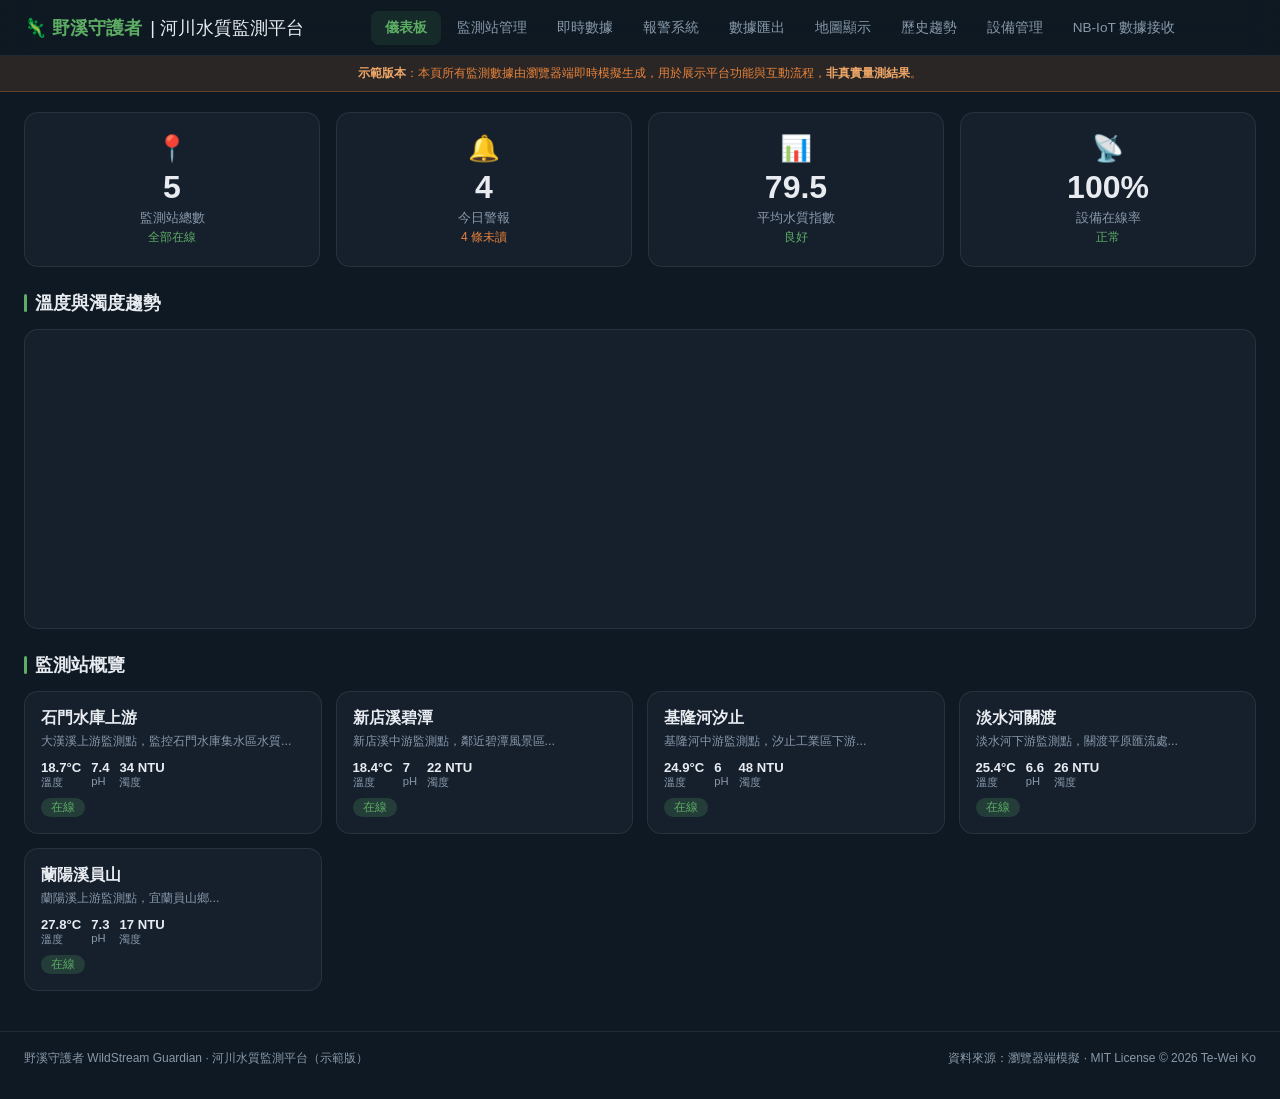
==== docs/index.html @ 693245d0 "Add static demo site for GitHub Pages with PWA support; refresh README and add MIT license" ====
<!DOCTYPE html>
<html lang="zh-Hant">
<head>
<meta charset="UTF-8">
<meta name="viewport" content="width=device-width, initial-scale=1.0">
<title>野溪守護者 — 全端河川水質監測平台</title>
<meta name="description" content="野溪守護者 WildStream Guardian：河川水質監測平台示範版，整合監測站管理、即時數據、異常警報、地圖定位、歷史趨勢與 CSV 資料匯出。">
<meta name="theme-color" content="#0F1923">
<link rel="manifest" href="manifest.json">
<link rel="icon" href="icons/favicon-32.png" sizes="32x32">
<link rel="apple-touch-icon" href="icons/apple-touch-icon.png">
<link rel="stylesheet" href="vendor/leaflet.css" />
<script src="vendor/leaflet.js"></script>
<script src="vendor/chart.umd.min.js"></script>
<style>
:root {
  --river-blue: #1A6B5A; --stream-blue: #3A9BD5; --eco-green: #5DAD65;
  --alert-orange: #E8833A; --bg-deep: #0F1923; --card-bg: #1A2332;
  --text-primary: #E8ECF1; --text-secondary: #8899AA; --border: rgba(255,255,255,0.08);
  --card-radius: 14px; --glass-blur: 12px;
}
* { margin: 0; padding: 0; box-sizing: border-box; }
body { font-family: "PingFang TC", "Helvetica Neue", "Microsoft JhengHei", sans-serif; background: var(--bg-deep); color: var(--text-primary); min-height: 100vh; }
.glass { background: rgba(26,35,50,0.75); backdrop-filter: blur(var(--glass-blur)); -webkit-backdrop-filter: blur(var(--glass-blur)); border: 1px solid var(--border); border-radius: var(--card-radius); }
/* Navbar */
.navbar { background: rgba(15,25,35,0.92); backdrop-filter: blur(16px); border-bottom: 1px solid var(--border); padding: 0 24px; display: flex; align-items: center; height: 56px; position: sticky; top: 0; z-index: 1000; }
.navbar .logo { font-size: 1.15rem; font-weight: 700; color: var(--eco-green); display: flex; align-items: center; gap: 8px; }
.navbar .logo span { color: var(--text-primary); font-weight: 400; }
.tab-nav { display: flex; flex: 1; justify-content: center; gap: 2px; overflow-x: auto; }
.tab-btn { background: transparent; border: none; color: var(--text-secondary); padding: 8px 14px; cursor: pointer; border-radius: 8px; font-size: 0.85rem; font-family: inherit; white-space: nowrap; transition: all 0.2s; }
.tab-btn:hover { color: var(--text-primary); background: rgba(255,255,255,0.05); }
.tab-btn.active { color: var(--eco-green); background: rgba(93,173,101,0.12); font-weight: 600; }
/* Content */
.content { max-width: 1400px; margin: 0 auto; padding: 20px 24px 40px; }
.tab-panel { display: none; animation: fadeIn 0.3s ease; }
.tab-panel.active { display: block; }
@keyframes fadeIn { from { opacity: 0; transform: translateY(6px); } to { opacity: 1; transform: translateY(0); } }
/* KPI Cards */
.kpi-grid { display: grid; grid-template-columns: repeat(4,1fr); gap: 16px; margin-bottom: 24px; }
.kpi-card { padding: 20px; text-align: center; }
.kpi-card .icon { font-size: 1.6rem; margin-bottom: 6px; }
.kpi-card .value { font-size: 2rem; font-weight: 700; }
.kpi-card .label { font-size: 0.8rem; color: var(--text-secondary); margin-top: 4px; }
.kpi-card .change { font-size: 0.75rem; margin-top: 2px; }
.chart-container { position: relative; height: 300px; margin-bottom: 24px; }
.chart-container canvas { width: 100% !important; }
/* Site Cards */
.site-grid { display: grid; grid-template-columns: repeat(auto-fill, minmax(240px,1fr)); gap: 14px; }
.site-card { padding: 16px; cursor: default; transition: transform 0.15s; }
.site-card:hover { transform: translateY(-2px); }
.site-card .site-name { font-weight: 600; font-size: 1rem; margin-bottom: 4px; }
.site-card .site-loc { font-size: 0.78rem; color: var(--text-secondary); margin-bottom: 10px; }
.site-card .site-metrics { display: flex; flex-wrap: wrap; gap: 10px; font-size: 0.82rem; }
.site-card .metric { display: flex; flex-direction: column; }
.site-card .metric .mval { font-weight: 600; }
.site-card .metric .mlbl { font-size: 0.7rem; color: var(--text-secondary); }
.site-card .status { display: inline-block; padding: 2px 10px; border-radius: 12px; font-size: 0.72rem; margin-top: 8px; }
.status.online { background: rgba(93,173,101,0.2); color: var(--eco-green); }
.status.offline { background: rgba(232,131,58,0.2); color: var(--alert-orange); }
/* Tables */
.data-table { width: 100%; border-collapse: collapse; font-size: 0.85rem; }
.data-table th { text-align: left; padding: 10px 12px; border-bottom: 1px solid var(--border); color: var(--text-secondary); font-weight: 500; font-size: 0.78rem; text-transform: uppercase; }
.data-table td { padding: 10px 12px; border-bottom: 1px solid rgba(255,255,255,0.04); }
.data-table tr:hover td { background: rgba(255,255,255,0.02); }
.btn { padding: 7px 16px; border-radius: 8px; border: none; cursor: pointer; font-family: inherit; font-size: 0.82rem; transition: all 0.15s; }
.btn-primary { background: var(--river-blue); color: #fff; }
.btn-primary:hover { background: #1F7D6A; }
.btn-sm { padding: 4px 10px; font-size: 0.75rem; border-radius: 6px; }
.btn-outline { background: transparent; border: 1px solid var(--border); color: var(--text-primary); }
.btn-outline:hover { background: rgba(255,255,255,0.05); }
.btn-danger { background: #C0392B; color: #fff; }
.btn-success { background: var(--eco-green); color: #fff; }
/* Modal */
.modal-overlay { display: none; position: fixed; top: 0; left: 0; width: 100%; height: 100%; background: rgba(0,0,0,0.6); z-index: 2000; align-items: center; justify-content: center; }
.modal-overlay.show { display: flex; }
.modal { background: #1A2332; border: 1px solid var(--border); border-radius: 16px; padding: 24px; width: 90%; max-width: 520px; }
.modal h3 { margin-bottom: 16px; }
.form-group { margin-bottom: 14px; }
.form-group label { display: block; font-size: 0.8rem; color: var(--text-secondary); margin-bottom: 4px; }
.form-group input, .form-group textarea, .form-group select { width: 100%; padding: 8px 12px; border-radius: 8px; border: 1px solid var(--border); background: var(--bg-deep); color: var(--text-primary); font-family: inherit; font-size: 0.85rem; }
.form-group textarea { resize: vertical; min-height: 60px; }
.modal-actions { display: flex; gap: 10px; justify-content: flex-end; margin-top: 20px; }
/* Alert */
.alert-dot { width: 8px; height: 8px; border-radius: 50%; display: inline-block; margin-right: 6px; }
.alert-dot.unread { background: #E74C3C; }
.alert-dot.read { background: var(--text-secondary); }
.badge { display: inline-block; padding: 2px 8px; border-radius: 6px; font-size: 0.72rem; font-weight: 600; }
.badge-pollution { background: rgba(231,76,60,0.2); color: #E74C3C; }
.badge-abnormal_ph { background: rgba(232,131,58,0.2); color: var(--alert-orange); }
.badge-low_battery { background: rgba(241,196,15,0.2); color: #F1C40F; }
/* Filter bar */
.filter-bar { display: flex; gap: 10px; margin-bottom: 16px; align-items: center; flex-wrap: wrap; }
.filter-bar select, .filter-bar input { padding: 6px 12px; border-radius: 8px; border: 1px solid var(--border); background: var(--bg-deep); color: var(--text-primary); font-family: inherit; font-size: 0.82rem; }
/* Map */
.map-container { height: 600px; border-radius: var(--card-radius); overflow: hidden; border: 1px solid var(--border); }
.map-container .leaflet-popup-content-wrapper { background: #1A2332; color: var(--text-primary); font-family: inherit; }
.map-container .leaflet-popup-tip { background: #1A2332; }
/* NB-IoT panel */
.payload-editor { width: 100%; min-height: 180px; background: var(--bg-deep); color: var(--eco-green); border: 1px solid var(--border); border-radius: 10px; padding: 14px; font-family: 'SF Mono','Fira Code',monospace; font-size: 0.82rem; resize: vertical; }
.log-panel { background: rgba(0,0,0,0.3); border-radius: 10px; padding: 14px; max-height: 300px; overflow-y: auto; font-family: 'SF Mono',monospace; font-size: 0.78rem; }
.log-entry { padding: 3px 0; border-bottom: 1px solid rgba(255,255,255,0.03); }
.log-entry .time { color: var(--text-secondary); margin-right: 8px; }
.log-entry.warn { color: var(--alert-orange); }
.log-entry.error { color: #E74C3C; }
/* Checkbox group */
.checkbox-group { display: flex; flex-wrap: wrap; gap: 6px 14px; }
.checkbox-group label { font-size: 0.82rem; cursor: pointer; display: flex; align-items: center; gap: 4px; }
/* Responsive */
@media (max-width: 900px) {
  .kpi-grid { grid-template-columns: repeat(2,1fr); }
  .site-grid { grid-template-columns: repeat(auto-fill, minmax(200px,1fr)); }
  .tab-nav { justify-content: flex-start; }
}
@media (max-width: 600px) {
  .kpi-grid { grid-template-columns: 1fr; }
  .navbar { padding: 0 12px; }
  .tab-btn { padding: 6px 10px; font-size: 0.78rem; }
}
/* Section title */
.section-title { font-size: 1.1rem; font-weight: 600; margin-bottom: 14px; color: var(--text-primary); display: flex; align-items: center; gap: 8px; }
.section-title::before { content: ''; width: 3px; height: 18px; background: var(--eco-green); border-radius: 2px; display: inline-block; }
/* Product cards */
.product-grid { display: grid; grid-template-columns: repeat(auto-fill, minmax(220px,1fr)); gap: 14px; }
.product-card { padding: 18px; display: flex; flex-direction: column; }
.product-card .prod-name { font-weight: 600; font-size: 0.95rem; }
.product-card .prod-desc { font-size: 0.78rem; color: var(--text-secondary); margin: 6px 0 10px; flex: 1; }
.product-card .prod-price { font-size: 1.15rem; font-weight: 700; color: var(--alert-orange); }
/* Details row */
.detail-row { background: rgba(0,0,0,0.2); }
.detail-row td { padding: 16px 20px !important; }
.detail-content { display: grid; grid-template-columns: repeat(auto-fill,minmax(180px,1fr)); gap: 10px; font-size: 0.82rem; }
/* Demo banner & footer */
.demo-banner { background: rgba(232,131,58,0.12); border-bottom: 1px solid rgba(232,131,58,0.3); color: #E8833A; font-size: 0.78rem; text-align: center; padding: 8px 16px; line-height: 1.5; }
.demo-banner b { color: #F0A868; }
.site-footer { max-width: 1400px; margin: 0 auto; padding: 18px 24px 32px; display: flex; justify-content: space-between; gap: 10px; flex-wrap: wrap; font-size: 0.75rem; color: var(--text-secondary); border-top: 1px solid var(--border); }
</style>
</head>
<body>

<!-- Navbar -->
<nav class="navbar">
  <div class="logo">&#x1F98E; 野溪守護者 <span>| 河川水質監測平台</span></div>
  <div class="tab-nav" id="tabNav">
    <button class="tab-btn active" data-tab="dashboard">儀表板</button>
    <button class="tab-btn" data-tab="stations">監測站管理</button>
    <button class="tab-btn" data-tab="realtime">即時數據</button>
    <button class="tab-btn" data-tab="alerts">報警系統</button>
    <button class="tab-btn" data-tab="export">數據匯出</button>
    <button class="tab-btn" data-tab="map">地圖顯示</button>
    <button class="tab-btn" data-tab="trends">歷史趨勢</button>
    <button class="tab-btn" data-tab="devices">設備管理</button>
    <button class="tab-btn" data-tab="nbiot">NB-IoT 數據接收</button>
  </div>
</nav>

<div class="demo-banner"><b>示範版本</b>：本頁所有監測數據由瀏覽器端即時模擬生成，用於展示平台功能與互動流程，<b>非真實量測結果</b>。</div>

<div class="content" id="contentArea"></div>

<footer class="site-footer">
  <span>野溪守護者 WildStream Guardian · 河川水質監測平台（示範版）</span>
  <span>資料來源：瀏覽器端模擬 · MIT License &copy; 2026 Te-Wei Ko</span>
</footer>

<script>
// ========== 模擬數據 ==========
const SITES = [
  {id:1, name:'石門水庫上游', lat:24.812, lng:121.246, description:'大漢溪上游監測點，監控石門水庫集水區水質'},
  {id:2, name:'新店溪碧潭', lat:24.957, lng:121.536, description:'新店溪中游監測點，鄰近碧潭風景區'},
  {id:3, name:'基隆河汐止', lat:25.066, lng:121.653, description:'基隆河中游監測點，汐止工業區下游'},
  {id:4, name:'淡水河關渡', lat:25.121, lng:121.465, description:'淡水河下游監測點，關渡平原匯流處'},
  {id:5, name:'蘭陽溪員山', lat:24.746, lng:121.725, description:'蘭陽溪上游監測點，宜蘭員山鄉'}
];

// 生成28條傳感器數據（每6小時×7天）
function generateSensorData(siteId) {
  const records = [];
  const baseDate = new Date('2026-06-21T00:00:00');
  for (let i = 0; i < 28; i++) {
    const dt = new Date(baseDate.getTime() + i * 6 * 3600 * 1000);
    let temp = 18 + Math.random() * 10;
    let ph = 6 + Math.random() * 2.5;
    let turbidity = 5 + Math.random() * 45;
    let dissolved_oxygen = 3 + Math.random() * 6;
    let conductivity = 150 + Math.random() * 450;
    let ammonia_nitrogen = 0.05 + Math.random() * 0.45;
    let total_phosphorus = 0.01 + Math.random() * 0.19;

    // 石門水庫第50-54條（即第22-26條索引，0-based: 21-25）模擬工業區污染事件
    if (siteId === 1 && i >= 21 && i <= 25) {
      turbidity = 180 + Math.random() * 60;
      ph = 5.2 + Math.random() * 1.2;
      ammonia_nitrogen = 1.5 + Math.random() * 1.0;
    }
    records.push({
      timestamp: dt.toISOString(),
      temperature: Math.round(temp * 10) / 10,
      pH: Math.round(ph * 10) / 10,
      turbidity: Math.round(turbidity),
      dissolved_oxygen: Math.round(dissolved_oxygen * 10) / 10,
      conductivity: Math.round(conductivity),
      ammonia_nitrogen: Math.round(ammonia_nitrogen * 100) / 100,
      total_phosphorus: Math.round(total_phosphorus * 100) / 100
    });
  }
  return records;
}

const SENSOR_DATA = {};
SITES.forEach(s => { SENSOR_DATA[s.id] = generateSensorData(s.id); });

// NB-IoT設備
const NB_IOT_DEVICES = [
  {device_id:'NBIOT-TW-001', site_id:1, signal:-78, battery:92, last_comms:'2026-06-28T10:15:00Z'},
  {device_id:'NBIOT-TW-002', site_id:2, signal:-65, battery:88, last_comms:'2026-06-28T10:12:00Z'},
  {device_id:'NBIOT-TW-003', site_id:3, signal:-82, battery:45, last_comms:'2026-06-28T09:58:00Z'},
  {device_id:'NBIOT-TW-004', site_id:4, signal:-71, battery:76, last_comms:'2026-06-28T10:14:00Z'},
  {device_id:'NBIOT-TW-005', site_id:5, signal:-59, battery:95, last_comms:'2026-06-28T10:16:00Z'}
];

// 歷史警報
const ALERTS = [
  {id:1, time:'2026-06-28T08:32:00Z', site_id:1, site_name:'石門水庫上游', type:'pollution', level:'high', message:'濁度異常升高至215 NTU，疑似工業廢水排放', read:false},
  {id:2, time:'2026-06-28T07:15:00Z', site_id:1, site_name:'石門水庫上游', type:'pollution', level:'high', message:'濁度持續超標 198 NTU', read:false},
  {id:3, time:'2026-06-27T22:00:00Z', site_id:1, site_name:'石門水庫上游', type:'pollution', level:'medium', message:'濁度達 185 NTU，超過警戒值', read:true},
  {id:4, time:'2026-06-27T18:30:00Z', site_id:3, site_name:'基隆河汐止', type:'abnormal_ph', level:'medium', message:'pH值降至5.6，低於正常範圍', read:true},
  {id:5, time:'2026-06-27T14:00:00Z', site_id:3, site_name:'基隆河汐止', type:'abnormal_ph', level:'medium', message:'pH值降至5.3，持續偏低', read:false},
  {id:6, time:'2026-06-26T09:45:00Z', site_id:5, site_name:'蘭陽溪員山', type:'low_battery', level:'low', message:'NB-IoT設備 NBIOT-TW-005 電量低於15%', read:false}
];

// 商城產品
const PRODUCTS = [
  {id:1, name:'基礎監測套件', desc:'NB-IoT主控+溫度/pH感測器，適合一般河川', price:1750},
  {id:2, name:'專業監測套件', desc:'全參數監測：溫度/pH/濁度/溶氧/導電度/氨氮/總磷', price:3200},
  {id:3, name:'濁度感測模組', desc:'高精度光學濁度計，量程0-1000 NTU', price:450},
  {id:4, name:'太陽能供電包', desc:'20W太陽能板+鋰電池組，確保野外持續運作', price:600}
];

// NB-IoT接收數據陣列
let nbIotReceivedData = [];

// ========== 工具函數 ==========
function formatTime(isoStr) {
  const d = new Date(isoStr);
  return `${d.getFullYear()}/${(d.getMonth()+1).toString().padStart(2,'0')}/${d.getDate().toString().padStart(2,'0')} ${d.getHours().toString().padStart(2,'0')}:${d.getMinutes().toString().padStart(2,'0')}`;
}
function formatDate(isoStr) {
  const d = new Date(isoStr);
  return `${d.getFullYear()}-${(d.getMonth()+1).toString().padStart(2,'0')}-${d.getDate().toString().padStart(2,'0')}`;
}
function getLatest(siteId) {
  const arr = SENSOR_DATA[siteId];
  return arr[arr.length - 1];
}

// ========== Tab 切換 ==========
let currentTab = 'dashboard';
const charts = {};

document.getElementById('tabNav').addEventListener('click', e => {
  const btn = e.target.closest('.tab-btn');
  if (!btn) return;
  document.querySelectorAll('.tab-btn').forEach(b => b.classList.remove('active'));
  btn.classList.add('active');
  currentTab = btn.dataset.tab;
  renderTab(currentTab);
});

// ========== 渲染引擎 ==========
function renderTab(tab) {
  const area = document.getElementById('contentArea');
  switch(tab) {
    case 'dashboard': renderDashboard(area); break;
    case 'stations': renderStations(area); break;
    case 'realtime': renderRealtime(area); break;
    case 'alerts': renderAlerts(area); break;
    case 'export': renderExport(area); break;
    case 'map': renderMap(area); break;
    case 'trends': renderTrends(area); break;
    case 'devices': renderDevices(area); break;
    case 'nbiot': renderNBIoT(area); break;
  }
}

// ====== 1. 儀表板 ======
function renderDashboard(area) {
  const totalStations = SITES.length;
  const unreadAlerts = ALERTS.filter(a => !a.read).length;
  const avgWqi = (SITES.reduce((sum, s) => {
    const d = getLatest(s.id);
    return sum + (d.pH >= 6.5 && d.pH <= 8.5 ? 80 : 50) + (d.turbidity < 50 ? 85 : d.turbidity < 100 ? 65 : 40);
  }, 0) / SITES.length / 2).toFixed(1);
  const onlineRate = '100%';

  area.innerHTML = `
    <div class="kpi-grid">
      <div class="kpi-card glass"><div class="icon">&#x1F4CD;</div><div class="value">${totalStations}</div><div class="label">監測站總數</div><div class="change" style="color:var(--eco-green)">全部在線</div></div>
      <div class="kpi-card glass"><div class="icon">&#x1F514;</div><div class="value">${unreadAlerts}</div><div class="label">今日警報</div><div class="change" style="color:var(--alert-orange)">${unreadAlerts} 條未讀</div></div>
      <div class="kpi-card glass"><div class="icon">&#x1F4CA;</div><div class="value">${avgWqi}</div><div class="label">平均水質指數</div><div class="change" style="color:var(--eco-green)">良好</div></div>
      <div class="kpi-card glass"><div class="icon">&#x1F4E1;</div><div class="value">${onlineRate}</div><div class="label">設備在線率</div><div class="change" style="color:var(--eco-green)">正常</div></div>
    </div>
    <div class="section-title">溫度與濁度趨勢</div>
    <div class="chart-container glass" style="padding:16px;"><canvas id="dashboardTrendChart"></canvas></div>
    <div class="section-title">監測站概覽</div>
    <div class="site-grid" id="dashboardSiteGrid"></div>
  `;

  // 趨勢圖
  const ctx = document.getElementById('dashboardTrendChart').getContext('2d');
  const labels = SENSOR_DATA[1].map(r => formatTime(r.timestamp).slice(5));
  charts.dashboard = new Chart(ctx, {
    type: 'line',
    data: {
      labels,
      datasets: [
        { label: '溫度 (°C)', data: SENSOR_DATA[1].map(r => r.temperature), borderColor: '#E8833A', backgroundColor: 'rgba(232,131,58,0.1)', yAxisID: 'y', tension: 0.3, fill: false },
        { label: '濁度 (NTU)', data: SENSOR_DATA[1].map(r => r.turbidity), borderColor: '#3A9BD5', backgroundColor: 'rgba(58,155,213,0.1)', yAxisID: 'y1', tension: 0.3, fill: false }
      ]
    },
    options: {
      responsive: true, maintainAspectRatio: false,
      plugins: { legend: { labels: { color: '#8899AA' } } },
      scales: {
        x: { ticks: { color: '#8899AA', maxTicksLimit: 10 }, grid: { color: 'rgba(255,255,255,0.05)' } },
        y: { type: 'linear', position: 'left', title: { display: true, text: '溫度 (°C)', color: '#E8833A' }, ticks: { color: '#E8833A' }, grid: { color: 'rgba(255,255,255,0.05)' } },
        y1: { type: 'linear', position: 'right', title: { display: true, text: '濁度 (NTU)', color: '#3A9BD5' }, ticks: { color: '#3A9BD5' }, grid: { drawOnChartArea: false } }
      }
    }
  });

  // 站點卡片
  const grid = document.getElementById('dashboardSiteGrid');
  SITES.forEach(s => {
    const d = getLatest(s.id);
    const card = document.createElement('div');
    card.className = 'site-card glass';
    card.innerHTML = `
      <div class="site-name">${s.name}</div>
      <div class="site-loc">${s.description.slice(0,20)}...</div>
      <div class="site-metrics">
        <div class="metric"><span class="mval">${d.temperature}°C</span><span class="mlbl">溫度</span></div>
        <div class="metric"><span class="mval">${d.pH}</span><span class="mlbl">pH</span></div>
        <div class="metric"><span class="mval">${d.turbidity} NTU</span><span class="mlbl">濁度</span></div>
      </div>
      <span class="status online">在線</span>
    `;
    grid.appendChild(card);
  });
}

// ====== 2. 監測站管理 ======
function renderStations(area) {
  area.innerHTML = `
    <div style="display:flex;justify-content:space-between;align-items:center;margin-bottom:14px;">
      <div class="section-title" style="margin-bottom:0;">監測站列表</div>
      <button class="btn btn-primary" onclick="openStationModal()">+ 新增監測站</button>
    </div>
    <div class="glass" style="overflow-x:auto;">
      <table class="data-table" id="stationsTable">
        <thead><tr><th>ID</th><th>名稱</th><th>緯度</th><th>經度</th><th>描述</th><th>操作</th></tr></thead>
        <tbody id="stationsTbody"></tbody>
      </table>
    </div>
    <div class="modal-overlay" id="stationModal">
      <div class="modal">
        <h3 id="stationModalTitle">新增監測站</h3>
        <div class="form-group"><label>監測站名稱</label><input id="sName"></div>
        <div class="form-group"><label>緯度</label><input id="sLat" type="number" step="0.001"></div>
        <div class="form-group"><label>經度</label><input id="sLng" type="number" step="0.001"></div>
        <div class="form-group"><label>描述</label><textarea id="sDesc"></textarea></div>
        <input type="hidden" id="sEditId">
        <div class="modal-actions">
          <button class="btn btn-outline" onclick="closeStationModal()">取消</button>
          <button class="btn btn-primary" onclick="saveStation()">儲存</button>
        </div>
      </div>
    </div>
  `;
  refreshStationsTable();
}
function refreshStationsTable() {
  const tbody = document.getElementById('stationsTbody');
  tbody.innerHTML = SITES.map(s => `
    <tr>
      <td>${s.id}</td>
      <td><a href="#" onclick="expandStationRow(event,${s.id})" style="color:var(--stream-blue);text-decoration:none;">${s.name}</a></td>
      <td>${s.lat}</td>
      <td>${s.lng}</td>
      <td>${s.description.slice(0,25)}...</td>
      <td>
        <button class="btn btn-sm btn-outline" onclick="editStation(${s.id})">編輯</button>
        <button class="btn btn-sm btn-danger" onclick="deleteStation(${s.id})">刪除</button>
      </td>
    </tr>
  `).join('');
}
function expandStationRow(e, id) {
  e.preventDefault();
  const existing = document.querySelector(`.detail-row[data-site="${id}"]`);
  if (existing) { existing.remove(); return; }
  const s = SITES.find(x => x.id === id);
  const d = getLatest(id);
  const tr = document.createElement('tr');
  tr.className = 'detail-row'; tr.dataset.site = id;
  tr.innerHTML = `<td colspan="6">
    <div class="detail-content">
      <div><strong>最新溫度</strong><br>${d.temperature} °C</div>
      <div><strong>最新pH</strong><br>${d.pH}</div>
      <div><strong>最新濁度</strong><br>${d.turbidity} NTU</div>
      <div><strong>溶氧</strong><br>${d.dissolved_oxygen} mg/L</div>
      <div><strong>導電度</strong><br>${d.conductivity} µS/cm</div>
      <div><strong>氨氮</strong><br>${d.ammonia_nitrogen} mg/L</div>
      <div><strong>總磷</strong><br>${d.total_phosphorus} mg/L</div>
      <div><strong>完整描述</strong><br>${s.description}</div>
    </div>
  </td>`;
  e.target.closest('tr').after(tr);
}
function openStationModal(id) {
  document.getElementById('stationModal').classList.add('show');
  if (id) {
    const s = SITES.find(x => x.id === id);
    document.getElementById('stationModalTitle').textContent = '編輯監測站';
    document.getElementById('sName').value = s.name;
    document.getElementById('sLat').value = s.lat;
    document.getElementById('sLng').value = s.lng;
    document.getElementById('sDesc').value = s.description;
    document.getElementById('sEditId').value = id;
  } else {
    document.getElementById('stationModalTitle').textContent = '新增監測站';
    document.getElementById('sName').value = '';
    document.getElementById('sLat').value = '';
    document.getElementById('sLng').value = '';
    document.getElementById('sDesc').value = '';
    document.getElementById('sEditId').value = '';
  }
}
function closeStationModal() { document.getElementById('stationModal').classList.remove('show'); }
function saveStation() {
  const editId = document.getElementById('sEditId').value;
  const name = document.getElementById('sName').value.trim();
  const lat = parseFloat(document.getElementById('sLat').value);
  const lng = parseFloat(document.getElementById('sLng').value);
  const desc = document.getElementById('sDesc').value.trim();
  if (!name || isNaN(lat) || isNaN(lng)) { alert('請填寫完整資訊'); return; }
  if (editId) {
    const s = SITES.find(x => x.id == editId);
    s.name = name; s.lat = lat; s.lng = lng; s.description = desc;
  } else {
    const newId = Math.max(...SITES.map(x => x.id)) + 1;
    SITES.push({id: newId, name, lat, lng, description: desc});
    SENSOR_DATA[newId] = generateSensorData(newId);
  }
  closeStationModal();
  refreshStationsTable();
  if (currentTab === 'dashboard') renderDashboard(document.getElementById('contentArea'));
}
function deleteStation(id) {
  if (!confirm(`確定要刪除監測站 ID=${id} 嗎？此操作不可復原。`)) return;
  const idx = SITES.findIndex(x => x.id === id);
  if (idx >= 0) SITES.splice(idx, 1);
  delete SENSOR_DATA[id];
  refreshStationsTable();
  if (currentTab === 'dashboard') renderDashboard(document.getElementById('contentArea'));
}
function editStation(id) { openStationModal(id); }

// ====== 3. 即時數據 ======
let realtimeInterval = null;
function renderRealtime(area) {
  area.innerHTML = `
    <div style="display:flex;justify-content:space-between;align-items:center;margin-bottom:14px;">
      <div class="section-title" style="margin-bottom:0;">即時監測數據</div>
      <span style="color:var(--text-secondary);font-size:0.78rem;">自動更新倒數：<span id="realtimeCountdown">30</span> 秒</span>
    </div>
    <div class="glass" style="overflow-x:auto;">
      <table class="data-table" id="realtimeTable">
        <thead><tr><th>站點</th><th>時間</th><th>溫度 (°C)</th><th>pH</th><th>濁度 (NTU)</th><th>溶氧 (mg/L)</th><th>導電度 (µS/cm)</th><th>氨氮 (mg/L)</th><th>總磷 (mg/L)</th><th>狀態</th></tr></thead>
        <tbody id="realtimeTbody"></tbody>
      </table>
    </div>
    <div style="margin-top:12px;font-size:0.75rem;color:var(--text-secondary);">示範資料：由瀏覽器端即時模擬生成，每 30 秒隨機微調 ±5%，非真實量測結果</div>
  `;
  updateRealtimeTable();
  startRealtimeCountdown();
}
function updateRealtimeTable() {
  const tbody = document.getElementById('realtimeTbody');
  tbody.innerHTML = SITES.map(s => {
    const d = getLatest(s.id);
    const status = d.turbidity > 100 ? '<span style="color:#E74C3C;">異常</span>' : '<span style="color:var(--eco-green);">正常</span>';
    return `<tr>
      <td>${s.name}</td><td>${formatTime(d.timestamp)}</td>
      <td>${d.temperature}</td><td>${d.pH}</td><td>${d.turbidity}</td>
      <td>${d.dissolved_oxygen}</td><td>${d.conductivity}</td>
      <td>${d.ammonia_nitrogen}</td><td>${d.total_phosphorus}</td>
      <td>${status}</td>
    </tr>`;
  }).join('');
}
function startRealtimeCountdown() {
  if (realtimeInterval) clearInterval(realtimeInterval);
  let sec = 30;
  const el = document.getElementById('realtimeCountdown');
  realtimeInterval = setInterval(() => {
    sec--; el.textContent = sec;
    if (sec <= 0) {
      sec = 30;
      // 微調數據 ±5%
      SITES.forEach(s => {
        const arr = SENSOR_DATA[s.id];
        const last = arr[arr.length - 1];
        const perturb = () => 0.95 + Math.random() * 0.1;
        last.temperature = Math.round(last.temperature * perturb() * 10) / 10;
        last.turbidity = Math.round(last.turbidity * perturb());
        last.pH = Math.round(last.pH * perturb() * 10) / 10;
        last.dissolved_oxygen = Math.round(last.dissolved_oxygen * perturb() * 10) / 10;
        last.conductivity = Math.round(last.conductivity * perturb());
        last.ammonia_nitrogen = Math.round(last.ammonia_nitrogen * perturb() * 100) / 100;
        last.total_phosphorus = Math.round(last.total_phosphorus * perturb() * 100) / 100;
      });
      updateRealtimeTable();
    }
  }, 1000);
}

// ====== 4. 報警系統 ======
function renderAlerts(area) {
  area.innerHTML = `
    <div class="section-title">報警列表</div>
    <div class="filter-bar" id="alertFilter">
      <button class="btn btn-sm btn-primary" data-filter="all">全部</button>
      <button class="btn btn-sm btn-outline" data-filter="unread">未讀</button>
      <button class="btn btn-sm btn-outline" data-filter="read">已讀</button>
      <span style="color:var(--text-secondary);font-size:0.78rem;margin-left:auto;">點擊「標記已讀」即可處理</span>
    </div>
    <div class="glass" style="overflow-x:auto;">
      <table class="data-table" id="alertsTable">
        <thead><tr><th></th><th>時間</th><th>站點</th><th>類型</th><th>等級</th><th>訊息</th><th>操作</th></tr></thead>
        <tbody id="alertsTbody"></tbody>
      </table>
    </div>
  `;
  renderAlertTable('all');
  document.getElementById('alertFilter').addEventListener('click', e => {
    const btn = e.target.closest('button');
    if (!btn) return;
    document.querySelectorAll('#alertFilter button').forEach(b => { b.className = 'btn btn-sm btn-outline'; });
    btn.className = 'btn btn-sm btn-primary';
    renderAlertTable(btn.dataset.filter);
  });
}
function renderAlertTable(filter) {
  const filtered = ALERTS.filter(a => filter === 'all' || (filter === 'unread' ? !a.read : a.read));
  const tbody = document.getElementById('alertsTbody');
  const typeBadge = t => t === 'pollution' ? 'badge-pollution' : t === 'abnormal_ph' ? 'badge-abnormal_ph' : 'badge-low_battery';
  tbody.innerHTML = filtered.map(a => `
    <tr>
      <td><span class="alert-dot ${a.read ? 'read' : 'unread'}"></span></td>
      <td>${formatTime(a.time)}</td><td>${a.site_name}</td>
      <td><span class="badge ${typeBadge(a.type)}">${a.type}</span></td>
      <td>${a.level}</td><td>${a.message}</td>
      <td>${a.read ? '已讀' : `<button class="btn btn-sm btn-outline" onclick="markAlertRead(${a.id})">標記已讀</button>`}</td>
    </tr>
  `).join('');
}
function markAlertRead(id) {
  const alert = ALERTS.find(a => a.id === id);
  if (alert) alert.read = true;
  const activeFilter = document.querySelector('#alertFilter .btn-primary')?.dataset?.filter || 'all';
  renderAlertTable(activeFilter);
}

// ====== 5. 數據匯出 ======
function renderExport(area) {
  area.innerHTML = `
    <div class="section-title">數據匯出</div>
    <div class="filter-bar">
      <select id="exportSite"><option value="all">全部站點</option>${SITES.map(s => `<option value="${s.id}">${s.name}</option>`).join('')}</select>
      <input type="date" id="exportStart" value="2026-06-21">
      <span style="color:var(--text-secondary);">至</span>
      <input type="date" id="exportEnd" value="2026-06-28">
      <button class="btn btn-primary" onclick="previewExport()">預覽</button>
      <button class="btn btn-success" onclick="exportCSV()">匯出 CSV</button>
    </div>
    <div class="glass" style="overflow-x:auto;max-height:500px;overflow-y:auto;">
      <table class="data-table" id="exportTable">
        <thead><tr><th>站點</th><th>時間</th><th>溫度</th><th>pH</th><th>濁度</th><th>溶氧</th><th>導電度</th><th>氨氮</th><th>總磷</th></tr></thead>
        <tbody id="exportTbody"><tr><td colspan="9" style="text-align:center;color:var(--text-secondary);">請選擇條件後點擊「預覽」</td></tr></tbody>
      </table>
    </div>
  `;
  window._exportData = [];
}
function previewExport() {
  const siteId = document.getElementById('exportSite').value;
  const start = document.getElementById('exportStart').value;
  const end = document.getElementById('exportEnd').value;
  const siteIds = siteId === 'all' ? SITES.map(s => s.id) : [parseInt(siteId)];
  const rows = [];
  siteIds.forEach(sid => {
    const site = SITES.find(s => s.id === sid);
    SENSOR_DATA[sid].forEach(d => {
      const dStr = formatDate(d.timestamp);
      if (dStr >= start && dStr <= end) {
        rows.push([site.name, formatTime(d.timestamp), d.temperature, d.pH, d.turbidity, d.dissolved_oxygen, d.conductivity, d.ammonia_nitrogen, d.total_phosphorus]);
      }
    });
  });
  window._exportData = rows;
  const tbody = document.getElementById('exportTbody');
  tbody.innerHTML = rows.length === 0
    ? '<tr><td colspan="9" style="text-align:center;color:var(--text-secondary);">無符合條件的數據</td></tr>'
    : rows.map(r => `<tr>${r.map(v => `<td>${v}</td>`).join('')}</tr>`).join('');
}
function exportCSV() {
  if (!window._exportData || window._exportData.length === 0) { alert('請先預覽數據'); return; }
  const header = '站點,時間,溫度(°C),pH,濁度(NTU),溶氧(mg/L),導電度(µS/cm),氨氮(mg/L),總磷(mg/L)';
  const csv = header + '\n' + window._exportData.map(r => r.join(',')).join('\n');
  const blob = new Blob(['\uFEFF' + csv], {type: 'text/csv;charset=utf-8'});
  const url = URL.createObjectURL(blob);
  const a = document.createElement('a');
  a.href = url; a.download = `water_quality_export_${new Date().toISOString().slice(0,10)}.csv`;
  a.click(); URL.revokeObjectURL(url);
}

// ====== 6. 地圖顯示 ======
let mapInstance = null;
function renderMap(area) {
  area.innerHTML = `<div class="section-title">監測站地圖</div><div class="map-container" id="mapContainer"></div>`;
  setTimeout(() => {
    if (mapInstance) { mapInstance.remove(); mapInstance = null; }
    mapInstance = L.map('mapContainer').setView([24.9, 121.5], 9);
    L.tileLayer('https://{s}.basemaps.cartocdn.com/dark_all/{z}/{x}/{y}{r}.png', {
      attribution: '&copy; <a href="https://carto.com/">CARTO</a>',
      maxZoom: 18
    }).addTo(mapInstance);
    const markerColors = ['#E74C3C','#3A9BD5','#E8833A','#5DAD65','#1A6B5A'];
    SITES.forEach((s, i) => {
      const d = getLatest(s.id);
      const marker = L.circleMarker([s.lat, s.lng], {
        radius: 10, fillColor: markerColors[i], color: '#fff', weight: 2, fillOpacity: 0.85
      }).addTo(mapInstance);
      marker.bindPopup(`
        <div style="font-family:'PingFang TC',sans-serif;font-size:0.85rem;">
          <strong style="font-size:0.95rem;">${s.name}</strong><br>
          <span style="color:#8899AA;">${s.description}</span><br>
          <span>溫度: ${d.temperature}°C | pH: ${d.pH} | 濁度: ${d.turbidity} NTU</span><br>
          <span style="color:var(--eco-green);">狀態: 在線</span>
        </div>
      `);
    });
  }, 100);
}

// ====== 7. 歷史趨勢 ======
function renderTrends(area) {
  area.innerHTML = `
    <div class="section-title">歷史趨勢分析</div>
    <div class="filter-bar">
      <select id="trendSite">${SITES.map(s => `<option value="${s.id}">${s.name}</option>`).join('')}</select>
      <div class="checkbox-group" id="trendParams">
        <label><input type="checkbox" value="temperature" checked> 溫度</label>
        <label><input type="checkbox" value="pH" checked> pH</label>
        <label><input type="checkbox" value="turbidity" checked> 濁度</label>
        <label><input type="checkbox" value="dissolved_oxygen"> 溶氧</label>
        <label><input type="checkbox" value="conductivity"> 導電度</label>
        <label><input type="checkbox" value="ammonia_nitrogen"> 氨氮</label>
        <label><input type="checkbox" value="total_phosphorus"> 總磷</label>
      </div>
      <button class="btn btn-primary" onclick="updateTrendChart()">更新圖表</button>
    </div>
    <div class="chart-container glass" style="padding:16px;"><canvas id="trendChart"></canvas></div>
    <div class="glass" style="overflow-x:auto;margin-top:14px;">
      <table class="data-table" id="trendStatsTable"><thead><tr><th>參數</th><th>最小值</th><th>最大值</th><th>平均值</th></tr></thead><tbody id="trendStatsTbody"></tbody></table>
    </div>
  `;
  updateTrendChart();
  document.getElementById('trendSite').addEventListener('change', updateTrendChart);
}
function updateTrendChart() {
  const siteId = parseInt(document.getElementById('trendSite').value);
  const params = [...document.querySelectorAll('#trendParams input:checked')].map(c => c.value);
  const data = SENSOR_DATA[siteId];
  const labels = data.map(r => formatTime(r.timestamp).slice(5));
  const colors = {temperature:'#E8833A', pH:'#3A9BD5', turbidity:'#5DAD65', dissolved_oxygen:'#3498DB', conductivity:'#9B59B6', ammonia_nitrogen:'#E74C3C', total_phosphorus:'#F1C40F'};
  const names = {temperature:'溫度 (°C)', pH:'pH', turbidity:'濁度 (NTU)', dissolved_oxygen:'溶氧 (mg/L)', conductivity:'導電度 (µS/cm)', ammonia_nitrogen:'氨氮 (mg/L)', total_phosphorus:'總磷 (mg/L)'};
  const datasets = params.map(p => ({
    label: names[p], data: data.map(r => r[p]), borderColor: colors[p], tension: 0.3, fill: false, pointRadius: 1
  }));
  if (charts.trend) charts.trend.destroy();
  const ctx = document.getElementById('trendChart').getContext('2d');
  charts.trend = new Chart(ctx, {
    type: 'line', data: {labels, datasets},
    options: {
      responsive: true, maintainAspectRatio: false,
      plugins: { legend: { labels: { color: '#8899AA', usePointStyle: true } } },
      scales: {
        x: { ticks: { color: '#8899AA', maxTicksLimit: 10 }, grid: { color: 'rgba(255,255,255,0.05)' } },
        y: { ticks: { color: '#8899AA' }, grid: { color: 'rgba(255,255,255,0.05)' } }
      }
    }
  });
  // 統計表
  const tbody = document.getElementById('trendStatsTbody');
  tbody.innerHTML = params.map(p => {
    const vals = data.map(r => r[p]);
    const min = Math.min(...vals); const max = Math.max(...vals);
    const avg = (vals.reduce((a,b) => a + b, 0) / vals.length).toFixed(2);
    return `<tr><td>${names[p]}</td><td>${typeof min === 'number' ? min.toFixed(2) : min}</td><td>${typeof max === 'number' ? max.toFixed(2) : max}</td><td>${avg}</td></tr>`;
  }).join('');
}

// ====== 8. 設備管理 ======
function renderDevices(area) {
  area.innerHTML = `
    <div class="section-title">NB-IoT 設備管理</div>
    <div class="glass" style="overflow-x:auto;margin-bottom:14px;">
      <table class="data-table" id="devicesTable">
        <thead><tr><th>設備 ID</th><th>歸屬站點</th><th>訊號強度 (dBm)</th><th>電池 (%)</th><th>上次通訊</th><th>操作</th></tr></thead>
        <tbody id="devicesTbody"></tbody>
      </table>
    </div>
    <div style="margin-top:8px;font-size:0.78rem;color:var(--text-secondary);">點擊「觸發模擬數據發送」將隨機生成一條測試數據並送往 NB-IoT 數據接收模組。</div>
  `;
  refreshDevicesTable();
}
function refreshDevicesTable() {
  const tbody = document.getElementById('devicesTbody');
  tbody.innerHTML = NB_IOT_DEVICES.map(d => {
    const site = SITES.find(s => s.id === d.site_id);
    const batStyle = d.battery < 20 ? 'color:#E74C3C;font-weight:600;' : d.battery < 50 ? 'color:#F1C40F;' : '';
    return `<tr>
      <td>${d.device_id}</td><td>${site?.name || '未知'}</td>
      <td>${d.signal} dBm</td><td style="${batStyle}">${d.battery}%</td>
      <td>${formatTime(d.last_comms)}</td>
      <td><button class="btn btn-sm btn-outline" onclick="triggerSimulatedData('${d.device_id}')">觸發模擬數據發送</button></td>
    </tr>`;
  }).join('');
}
function triggerSimulatedData(deviceId) {
  const dev = NB_IOT_DEVICES.find(d => d.device_id === deviceId);
  if (!dev) return;
  const siteId = dev.site_id;
  const temp = 18 + Math.random() * 10;
  const ph = 5.5 + Math.random() * 3.5;
  const turbidity = 5 + Math.random() * 120;
  const battery = dev.battery - Math.random() * 8;
  dev.battery = Math.max(0, Math.round(battery));
  dev.last_comms = new Date().toISOString();
  dev.signal = Math.round(-50 - Math.random() * 40);
  const payload = {
    device_id: deviceId,
    site_id: siteId,
    timestamp: new Date().toISOString(),
    temperature: Math.round(temp * 10) / 10,
    pH: Math.round(ph * 10) / 10,
    turbidity: Math.round(turbidity),
    battery: dev.battery
  };
  nbIotReceivedData.push(payload);
  // 異常檢測
  const logs = [];
  if (turbidity > 100) logs.push({level:'warn', msg:`⚠️ ${deviceId} 濁度 ${Math.round(turbidity)} NTU 超標 → pollution 警報`});
  if (ph < 6 || ph > 9) logs.push({level:'warn', msg:`⚠️ ${deviceId} pH ${ph.toFixed(1)} 異常 → abnormal_ph 警報`});
  if (dev.battery < 15) logs.push({level:'error', msg:`🔋 ${deviceId} 電量 ${dev.battery}% 過低 → low_battery 警報`});
  refreshDevicesTable();
  alert(`設備 ${deviceId} 已發送模擬數據。\n${logs.length > 0 ? logs.map(l => l.msg).join('\n') : '✓ 數據正常，無異常警報'}`);
}

// ====== 9. NB-IoT 數據接收 ======
function renderNBIoT(area) {
  area.innerHTML = `
    <div class="section-title">NB-IoT 數據接收模擬</div>
    <div style="display:grid;grid-template-columns:1fr 1fr;gap:16px;">
      <div>
        <div class="form-group"><label>JSON Payload（模擬 NB-IoT 上行數據）</label></div>
        <textarea class="payload-editor" id="nbiotPayload">{
  "device_id": "NBIOT-TW-001",
  "site_id": 1,
  "timestamp": "${new Date().toISOString()}",
  "temperature": 22.5,
  "pH": 7.2,
  "turbidity": 85,
  "dissolved_oxygen": 5.8,
  "conductivity": 320,
  "ammonia_nitrogen": 0.35,
  "total_phosphorus": 0.12,
  "battery": 88,
  "signal_strength": -78
}</textarea>
        <button class="btn btn-primary" style="margin-top:10px;" onclick="sendNBIoTData()">發送數據</button>
        <button class="btn btn-outline" style="margin-top:10px;margin-left:8px;" onclick="document.getElementById('nbiotPayload').value=JSON.stringify({device_id:'NBIOT-TW-001',site_id:1,timestamp:new Date().toISOString(),temperature:18+(Math.random()*10).toFixed(1),pH:(6+Math.random()*3.5).toFixed(1),turbidity:Math.round(5+Math.random()*200),dissolved_oxygen:(3+Math.random()*6).toFixed(1),conductivity:Math.round(150+Math.random()*450),ammonia_nitrogen:(0.05+Math.random()*2).toFixed(2),total_phosphorus:(0.01+Math.random()*0.5).toFixed(2),battery:Math.round(10+Math.random()*90),signal_strength:Math.round(-50-Math.random()*40)},null,2)">產生隨機 Payload</button>
      </div>
      <div>
        <div class="form-group"><label>接收日誌與異常檢測</label></div>
        <div class="log-panel" id="nbiotLog">
          <div style="color:var(--text-secondary);">等待數據接收...</div>
        </div>
      </div>
    </div>
  `;
}
function sendNBIoTData() {
  const raw = document.getElementById('nbiotPayload').value;
  let data;
  try { data = JSON.parse(raw); } catch(e) { alert('JSON 格式錯誤：' + e.message); return; }
  if (!data.timestamp) data.timestamp = new Date().toISOString();
  nbIotReceivedData.push(data);
  // 異常檢測
  const alerts = [];
  if (data.turbidity && data.turbidity > 100) alerts.push({type:'pollution', msg:`濁度 ${data.turbidity} NTU 超標（>100）`});
  if (data.pH && (data.pH < 6 || data.pH > 9)) alerts.push({type:'abnormal_ph', msg:`pH ${data.pH} 異常（正常範圍 6-9）`});
  if (data.battery !== undefined && data.battery < 15) alerts.push({type:'low_battery', msg:`電量 ${data.battery}% 過低（<15%）`});
  // 更新日誌
  const log = document.getElementById('nbiotLog');
  const entry = document.createElement('div');
  entry.className = 'log-entry';
  const time = new Date().toLocaleTimeString('zh-TW', {hour12:false});
  if (alerts.length > 0) {
    entry.classList.add('warn');
    entry.innerHTML = `<span class="time">${time}</span> 收到 ${data.device_id || 'unknown'} → ${alerts.map(a => a.msg).join(' | ')}`;
  } else {
    entry.innerHTML = `<span class="time">${time}</span> 收到 ${data.device_id || 'unknown'} → ✓ 數據正常`;
  }
  log.insertBefore(entry, log.firstChild);
  if (log.children.length > 50) log.removeChild(log.lastChild);
}

// ========== 初始化 ==========
renderTab('dashboard');

// PWA：註冊 Service Worker（離線快取）
if ('serviceWorker' in navigator) {
  window.addEventListener('load', () => {
    navigator.serviceWorker.register('sw.js').catch(() => {});
  });
}
</script>
</body>
</html>
---- docs/vendor/leaflet.css ----
/* required styles */

.leaflet-pane,
.leaflet-tile,
.leaflet-marker-icon,
.leaflet-marker-shadow,
.leaflet-tile-container,
.leaflet-pane > svg,
.leaflet-pane > canvas,
.leaflet-zoom-box,
.leaflet-image-layer,
.leaflet-layer {
	position: absolute;
	left: 0;
	top: 0;
	}
.leaflet-container {
	overflow: hidden;
	}
.leaflet-tile,
.leaflet-marker-icon,
.leaflet-marker-shadow {
	-webkit-user-select: none;
	   -moz-user-select: none;
	        user-select: none;
	  -webkit-user-drag: none;
	}
/* Prevents IE11 from highlighting tiles in blue */
.leaflet-tile::selection {
	background: transparent;
}
/* Safari renders non-retina tile on retina better with this, but Chrome is worse */
.leaflet-safari .leaflet-tile {
	image-rendering: -webkit-optimize-contrast;
	}
/* hack that prevents hw layers "stretching" when loading new tiles */
.leaflet-safari .leaflet-tile-container {
	width: 1600px;
	height: 1600px;
	-webkit-transform-origin: 0 0;
	}
.leaflet-marker-icon,
.leaflet-marker-shadow {
	display: block;
	}
/* .leaflet-container svg: reset svg max-width decleration shipped in Joomla! (joomla.org) 3.x */
/* .leaflet-container img: map is broken in FF if you have max-width: 100% on tiles */
.leaflet-container .leaflet-overlay-pane svg {
	max-width: none !important;
	max-height: none !important;
	}
.leaflet-container .leaflet-marker-pane img,
.leaflet-container .leaflet-shadow-pane img,
.leaflet-container .leaflet-tile-pane img,
.leaflet-container img.leaflet-image-layer,
.leaflet-container .leaflet-tile {
	max-width: none !important;
	max-height: none !important;
	width: auto;
	padding: 0;
	}

.leaflet-container img.leaflet-tile {
	/* See: https://bugs.chromium.org/p/chromium/issues/detail?id=600120 */
	mix-blend-mode: plus-lighter;
}

.leaflet-container.leaflet-touch-zoom {
	-ms-touch-action: pan-x pan-y;
	touch-action: pan-x pan-y;
	}
.leaflet-container.leaflet-touch-drag {
	-ms-touch-action: pinch-zoom;
	/* Fallback for FF which doesn't support pinch-zoom */
	touch-action: none;
	touch-action: pinch-zoom;
}
.leaflet-container.leaflet-touch-drag.leaflet-touch-zoom {
	-ms-touch-action: none;
	touch-action: none;
}
.leaflet-container {
	-webkit-tap-highlight-color: transparent;
}
.leaflet-container a {
	-webkit-tap-highlight-color: rgba(51, 181, 229, 0.4);
}
.leaflet-tile {
	filter: inherit;
	visibility: hidden;
	}
.leaflet-tile-loaded {
	visibility: inherit;
	}
.leaflet-zoom-box {
	width: 0;
	height: 0;
	-moz-box-sizing: border-box;
	     box-sizing: border-box;
	z-index: 800;
	}
/* workaround for https://bugzilla.mozilla.org/show_bug.cgi?id=888319 */
.leaflet-overlay-pane svg {
	-moz-user-select: none;
	}

.leaflet-pane         { z-index: 400; }

.leaflet-tile-pane    { z-index: 200; }
.leaflet-overlay-pane { z-index: 400; }
.leaflet-shadow-pane  { z-index: 500; }
.leaflet-marker-pane  { z-index: 600; }
.leaflet-tooltip-pane   { z-index: 650; }
.leaflet-popup-pane   { z-index: 700; }

.leaflet-map-pane canvas { z-index: 100; }
.leaflet-map-pane svg    { z-index: 200; }

.leaflet-vml-shape {
	width: 1px;
	height: 1px;
	}
.lvml {
	behavior: url(#default#VML);
	display: inline-block;
	position: absolute;
	}


/* control positioning */

.leaflet-control {
	position: relative;
	z-index: 800;
	pointer-events: visiblePainted; /* IE 9-10 doesn't have auto */
	pointer-events: auto;
	}
.leaflet-top,
.leaflet-bottom {
	position: absolute;
	z-index: 1000;
	pointer-events: none;
	}
.leaflet-top {
	top: 0;
	}
.leaflet-right {
	right: 0;
	}
.leaflet-bottom {
	bottom: 0;
	}
.leaflet-left {
	left: 0;
	}
.leaflet-control {
	float: left;
	clear: both;
	}
.leaflet-right .leaflet-control {
	float: right;
	}
.leaflet-top .leaflet-control {
	margin-top: 10px;
	}
.leaflet-bottom .leaflet-control {
	margin-bottom: 10px;
	}
.leaflet-left .leaflet-control {
	margin-left: 10px;
	}
.leaflet-right .leaflet-control {
	margin-right: 10px;
	}


/* zoom and fade animations */

.leaflet-fade-anim .leaflet-popup {
	opacity: 0;
	-webkit-transition: opacity 0.2s linear;
	   -moz-transition: opacity 0.2s linear;
	        transition: opacity 0.2s linear;
	}
.leaflet-fade-anim .leaflet-map-pane .leaflet-popup {
	opacity: 1;
	}
.leaflet-zoom-animated {
	-webkit-transform-origin: 0 0;
	    -ms-transform-origin: 0 0;
	        transform-origin: 0 0;
	}
svg.leaflet-zoom-animated {
	will-change: transform;
}

.leaflet-zoom-anim .leaflet-zoom-animated {
	-webkit-transition: -webkit-transform 0.25s cubic-bezier(0,0,0.25,1);
	   -moz-transition:    -moz-transform 0.25s cubic-bezier(0,0,0.25,1);
	        transition:         transform 0.25s cubic-bezier(0,0,0.25,1);
	}
.leaflet-zoom-anim .leaflet-tile,
.leaflet-pan-anim .leaflet-tile {
	-webkit-transition: none;
	   -moz-transition: none;
	        transition: none;
	}

.leaflet-zoom-anim .leaflet-zoom-hide {
	visibility: hidden;
	}


/* cursors */

.leaflet-interactive {
	cursor: pointer;
	}
.leaflet-grab {
	cursor: -webkit-grab;
	cursor:    -moz-grab;
	cursor:         grab;
	}
.leaflet-crosshair,
.leaflet-crosshair .leaflet-interactive {
	cursor: crosshair;
	}
.leaflet-popup-pane,
.leaflet-control {
	cursor: auto;
	}
.leaflet-dragging .leaflet-grab,
.leaflet-dragging .leaflet-grab .leaflet-interactive,
.leaflet-dragging .leaflet-marker-draggable {
	cursor: move;
	cursor: -webkit-grabbing;
	cursor:    -moz-grabbing;
	cursor:         grabbing;
	}

/* marker & overlays interactivity */
.leaflet-marker-icon,
.leaflet-marker-shadow,
.leaflet-image-layer,
.leaflet-pane > svg path,
.leaflet-tile-container {
	pointer-events: none;
	}

.leaflet-marker-icon.leaflet-interactive,
.leaflet-image-layer.leaflet-interactive,
.leaflet-pane > svg path.leaflet-interactive,
svg.leaflet-image-layer.leaflet-interactive path {
	pointer-events: visiblePainted; /* IE 9-10 doesn't have auto */
	pointer-events: auto;
	}

/* visual tweaks */

.leaflet-container {
	background: #ddd;
	outline-offset: 1px;
	}
.leaflet-container a {
	color: #0078A8;
	}
.leaflet-zoom-box {
	border: 2px dotted #38f;
	background: rgba(255,255,255,0.5);
	}


/* general typography */
.leaflet-container {
	font-family: "Helvetica Neue", Arial, Helvetica, sans-serif;
	font-size: 12px;
	font-size: 0.75rem;
	line-height: 1.5;
	}


/* general toolbar styles */

.leaflet-bar {
	box-shadow: 0 1px 5px rgba(0,0,0,0.65);
	border-radius: 4px;
	}
.leaflet-bar a {
	background-color: #fff;
	border-bottom: 1px solid #ccc;
	width: 26px;
	height: 26px;
	line-height: 26px;
	display: block;
	text-align: center;
	text-decoration: none;
	color: black;
	}
.leaflet-bar a,
.leaflet-control-layers-toggle {
	background-position: 50% 50%;
	background-repeat: no-repeat;
	display: block;
	}
.leaflet-bar a:hover,
.leaflet-bar a:focus {
	background-color: #f4f4f4;
	}
.leaflet-bar a:first-child {
	border-top-left-radius: 4px;
	border-top-right-radius: 4px;
	}
.leaflet-bar a:last-child {
	border-bottom-left-radius: 4px;
	border-bottom-right-radius: 4px;
	border-bottom: none;
	}
.leaflet-bar a.leaflet-disabled {
	cursor: default;
	background-color: #f4f4f4;
	color: #bbb;
	}

.leaflet-touch .leaflet-bar a {
	width: 30px;
	height: 30px;
	line-height: 30px;
	}
.leaflet-touch .leaflet-bar a:first-child {
	border-top-left-radius: 2px;
	border-top-right-radius: 2px;
	}
.leaflet-touch .leaflet-bar a:last-child {
	border-bottom-left-radius: 2px;
	border-bottom-right-radius: 2px;
	}

/* zoom control */

.leaflet-control-zoom-in,
.leaflet-control-zoom-out {
	font: bold 18px 'Lucida Console', Monaco, monospace;
	text-indent: 1px;
	}

.leaflet-touch .leaflet-control-zoom-in, .leaflet-touch .leaflet-control-zoom-out  {
	font-size: 22px;
	}


/* layers control */

.leaflet-control-layers {
	box-shadow: 0 1px 5px rgba(0,0,0,0.4);
	background: #fff;
	border-radius: 5px;
	}
.leaflet-control-layers-toggle {
	background-image: url(images/layers.png);
	width: 36px;
	height: 36px;
	}
.leaflet-retina .leaflet-control-layers-toggle {
	background-image: url(images/layers-2x.png);
	background-size: 26px 26px;
	}
.leaflet-touch .leaflet-control-layers-toggle {
	width: 44px;
	height: 44px;
	}
.leaflet-control-layers .leaflet-control-layers-list,
.leaflet-control-layers-expanded .leaflet-control-layers-toggle {
	display: none;
	}
.leaflet-control-layers-expanded .leaflet-control-layers-list {
	display: block;
	position: relative;
	}
.leaflet-control-layers-expanded {
	padding: 6px 10px 6px 6px;
	color: #333;
	background: #fff;
	}
.leaflet-control-layers-scrollbar {
	overflow-y: scroll;
	overflow-x: hidden;
	padding-right: 5px;
	}
.leaflet-control-layers-selector {
	margin-top: 2px;
	position: relative;
	top: 1px;
	}
.leaflet-control-layers label {
	display: block;
	font-size: 13px;
	font-size: 1.08333em;
	}
.leaflet-control-layers-separator {
	height: 0;
	border-top: 1px solid #ddd;
	margin: 5px -10px 5px -6px;
	}

/* Default icon URLs */
.leaflet-default-icon-path { /* used only in path-guessing heuristic, see L.Icon.Default */
	background-image: url(images/marker-icon.png);
	}


/* attribution and scale controls */

.leaflet-container .leaflet-control-attribution {
	background: #fff;
	background: rgba(255, 255, 255, 0.8);
	margin: 0;
	}
.leaflet-control-attribution,
.leaflet-control-scale-line {
	padding: 0 5px;
	color: #333;
	line-height: 1.4;
	}
.leaflet-control-attribution a {
	text-decoration: none;
	}
.leaflet-control-attribution a:hover,
.leaflet-control-attribution a:focus {
	text-decoration: underline;
	}
.leaflet-attribution-flag {
	display: inline !important;
	vertical-align: baseline !important;
	width: 1em;
	height: 0.6669em;
	}
.leaflet-left .leaflet-control-scale {
	margin-left: 5px;
	}
.leaflet-bottom .leaflet-control-scale {
	margin-bottom: 5px;
	}
.leaflet-control-scale-line {
	border: 2px solid #777;
	border-top: none;
	line-height: 1.1;
	padding: 2px 5px 1px;
	white-space: nowrap;
	-moz-box-sizing: border-box;
	     box-sizing: border-box;
	background: rgba(255, 255, 255, 0.8);
	text-shadow: 1px 1px #fff;
	}
.leaflet-control-scale-line:not(:first-child) {
	border-top: 2px solid #777;
	border-bottom: none;
	margin-top: -2px;
	}
.leaflet-control-scale-line:not(:first-child):not(:last-child) {
	border-bottom: 2px solid #777;
	}

.leaflet-touch .leaflet-control-attribution,
.leaflet-touch .leaflet-control-layers,
.leaflet-touch .leaflet-bar {
	box-shadow: none;
	}
.leaflet-touch .leaflet-control-layers,
.leaflet-touch .leaflet-bar {
	border: 2px solid rgba(0,0,0,0.2);
	background-clip: padding-box;
	}


/* popup */

.leaflet-popup {
	position: absolute;
	text-align: center;
	margin-bottom: 20px;
	}
.leaflet-popup-content-wrapper {
	padding: 1px;
	text-align: left;
	border-radius: 12px;
	}
.leaflet-popup-content {
	margin: 13px 24px 13px 20px;
	line-height: 1.3;
	font-size: 13px;
	font-size: 1.08333em;
	min-height: 1px;
	}
.leaflet-popup-content p {
	margin: 17px 0;
	margin: 1.3em 0;
	}
.leaflet-popup-tip-container {
	width: 40px;
	height: 20px;
	position: absolute;
	left: 50%;
	margin-top: -1px;
	margin-left: -20px;
	overflow: hidden;
	pointer-events: none;
	}
.leaflet-popup-tip {
	width: 17px;
	height: 17px;
	padding: 1px;

	margin: -10px auto 0;
	pointer-events: auto;

	-webkit-transform: rotate(45deg);
	   -moz-transform: rotate(45deg);
	    -ms-transform: rotate(45deg);
	        transform: rotate(45deg);
	}
.leaflet-popup-content-wrapper,
.leaflet-popup-tip {
	background: white;
	color: #333;
	box-shadow: 0 3px 14px rgba(0,0,0,0.4);
	}
.leaflet-container a.leaflet-popup-close-button {
	position: absolute;
	top: 0;
	right: 0;
	border: none;
	text-align: center;
	width: 24px;
	height: 24px;
	font: 16px/24px Tahoma, Verdana, sans-serif;
	color: #757575;
	text-decoration: none;
	background: transparent;
	}
.leaflet-container a.leaflet-popup-close-button:hover,
.leaflet-container a.leaflet-popup-close-button:focus {
	color: #585858;
	}
.leaflet-popup-scrolled {
	overflow: auto;
	}

.leaflet-oldie .leaflet-popup-content-wrapper {
	-ms-zoom: 1;
	}
.leaflet-oldie .leaflet-popup-tip {
	width: 24px;
	margin: 0 auto;

	-ms-filter: "progid:DXImageTransform.Microsoft.Matrix(M11=0.70710678, M12=0.70710678, M21=-0.70710678, M22=0.70710678)";
	filter: progid:DXImageTransform.Microsoft.Matrix(M11=0.70710678, M12=0.70710678, M21=-0.70710678, M22=0.70710678);
	}

.leaflet-oldie .leaflet-control-zoom,
.leaflet-oldie .leaflet-control-layers,
.leaflet-oldie .leaflet-popup-content-wrapper,
.leaflet-oldie .leaflet-popup-tip {
	border: 1px solid #999;
	}


/* div icon */

.leaflet-div-icon {
	background: #fff;
	border: 1px solid #666;
	}


/* Tooltip */
/* Base styles for the element that has a tooltip */
.leaflet-tooltip {
	position: absolute;
	padding: 6px;
	background-color: #fff;
	border: 1px solid #fff;
	border-radius: 3px;
	color: #222;
	white-space: nowrap;
	-webkit-user-select: none;
	-moz-user-select: none;
	-ms-user-select: none;
	user-select: none;
	pointer-events: none;
	box-shadow: 0 1px 3px rgba(0,0,0,0.4);
	}
.leaflet-tooltip.leaflet-interactive {
	cursor: pointer;
	pointer-events: auto;
	}
.leaflet-tooltip-top:before,
.leaflet-tooltip-bottom:before,
.leaflet-tooltip-left:before,
.leaflet-tooltip-right:before {
	position: absolute;
	pointer-events: none;
	border: 6px solid transparent;
	background: transparent;
	content: "";
	}

/* Directions */

.leaflet-tooltip-bottom {
	margin-top: 6px;
}
.leaflet-tooltip-top {
	margin-top: -6px;
}
.leaflet-tooltip-bottom:before,
.leaflet-tooltip-top:before {
	left: 50%;
	margin-left: -6px;
	}
.leaflet-tooltip-top:before {
	bottom: 0;
	margin-bottom: -12px;
	border-top-color: #fff;
	}
.leaflet-tooltip-bottom:before {
	top: 0;
	margin-top: -12px;
	margin-left: -6px;
	border-bottom-color: #fff;
	}
.leaflet-tooltip-left {
	margin-left: -6px;
}
.leaflet-tooltip-right {
	margin-left: 6px;
}
.leaflet-tooltip-left:before,
.leaflet-tooltip-right:before {
	top: 50%;
	margin-top: -6px;
	}
.leaflet-tooltip-left:before {
	right: 0;
	margin-right: -12px;
	border-left-color: #fff;
	}
.leaflet-tooltip-right:before {
	left: 0;
	margin-left: -12px;
	border-right-color: #fff;
	}

/* Printing */

@media print {
	/* Prevent printers from removing background-images of controls. */
	.leaflet-control {
		-webkit-print-color-adjust: exact;
		print-color-adjust: exact;
		}
	}
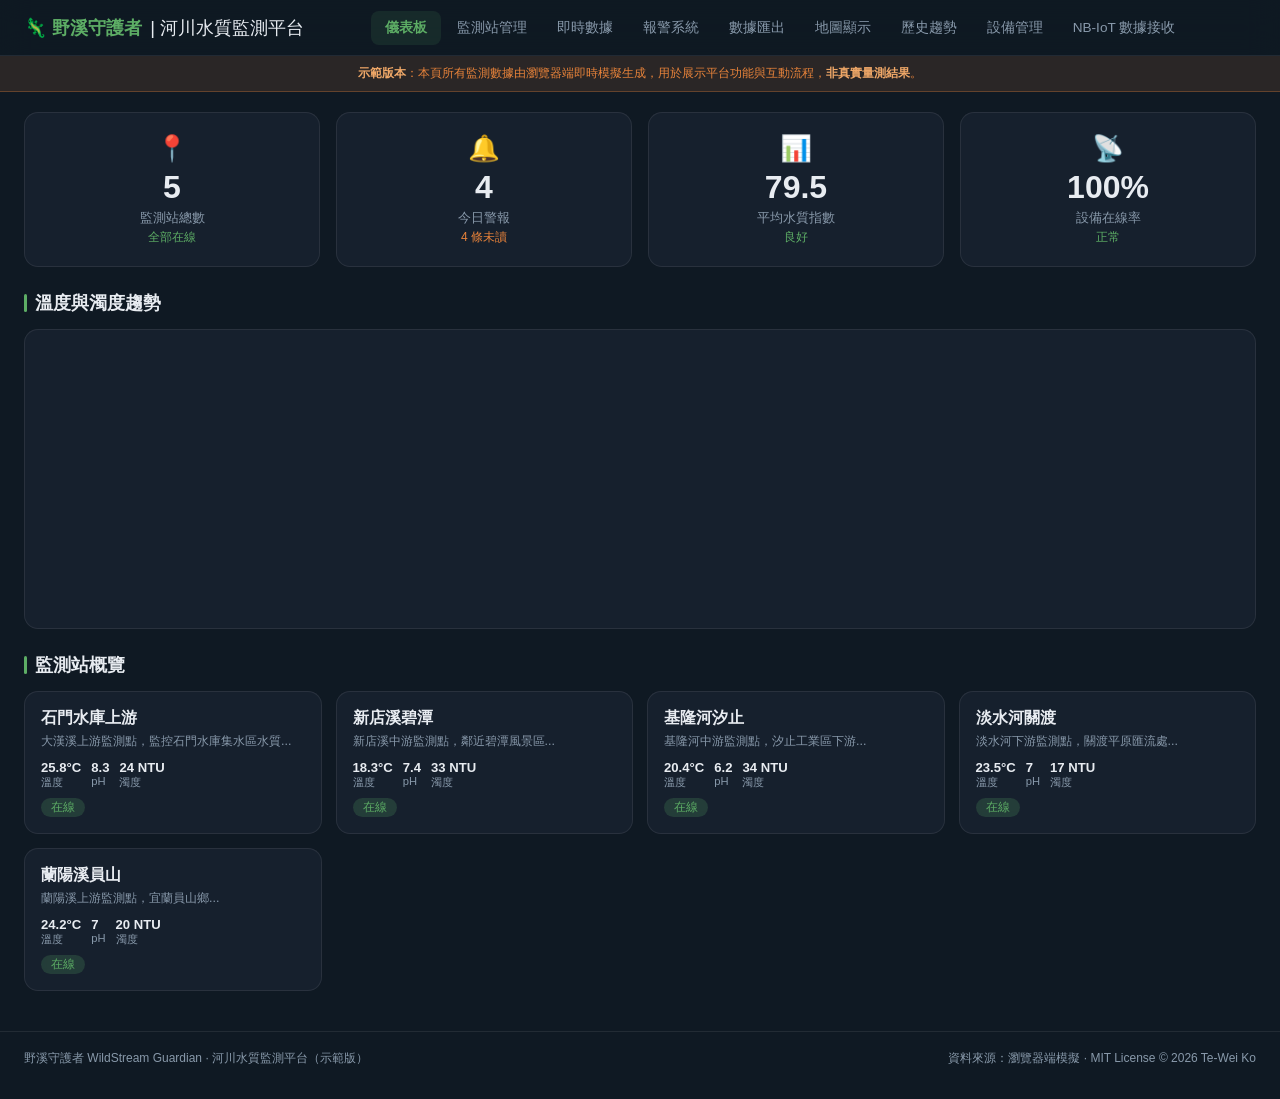
==== commit 67576909: "Switch map basemap to key-free Esri World Imagery tiles; bump service worker cache" ====
--- a/docs/index.html
+++ b/docs/index.html
@@ -631,8 +631,8 @@
   setTimeout(() => {
     if (mapInstance) { mapInstance.remove(); mapInstance = null; }
     mapInstance = L.map('mapContainer').setView([24.9, 121.5], 9);
-    L.tileLayer('https://{s}.basemaps.cartocdn.com/dark_all/{z}/{x}/{y}{r}.png', {
-      attribution: '&copy; <a href="https://carto.com/">CARTO</a>',
+    L.tileLayer('https://server.arcgisonline.com/ArcGIS/rest/services/World_Imagery/MapServer/tile/{z}/{y}/{x}', {
+      attribution: 'Tiles &copy; <a href="https://www.esri.com/">Esri</a> — Esri, Maxar, Earthstar Geographics',
       maxZoom: 18
     }).addTo(mapInstance);
     const markerColors = ['#E74C3C','#3A9BD5','#E8833A','#5DAD65','#1A6B5A'];
